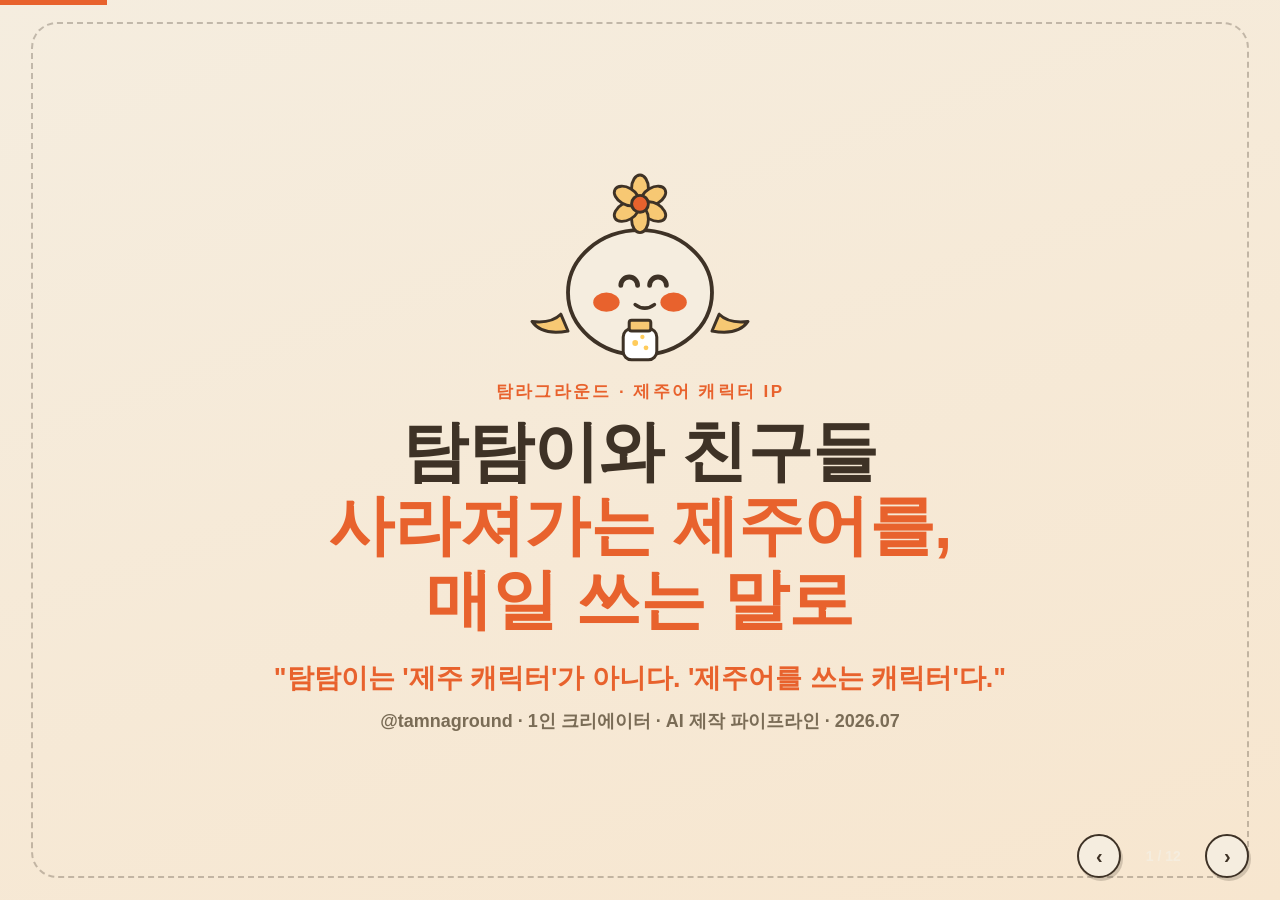
==== 탐탐이와친구들/피치덱.html @ b2f857de "3단계 산출물 일괄 추가: 캐릭터 SVG 5종·카드뉴스 샘플 5장·이모티콘 기획서·90일 캘린더·쇼츠 대본·펀딩/라이선스/IP 실행문서·사업계획서·피치덱 Co-Authored-By" ====
<!doctype html>
<html lang="ko">
<head>
<meta charset="utf-8">
<meta name="viewport" content="width=device-width, initial-scale=1">
<title>탐탐이와 친구들 — 피치덱</title>
<style>
  :root{
    --cream:#F5EDDF; --orange:#E8622D; --yellow:#FFCC5C; --yellow2:#F7C873;
    --green:#2F7A3D; --green2:#BCD9A0; --blue:#1D5BB8; --blue2:#2563AC;
    --pink:#F2A9C4; --ink:#3E3226;
    --font: -apple-system, BlinkMacSystemFont, "Segoe UI", "Apple SD Gothic Neo",
            "Malgun Gothic", "Noto Sans KR", "맑은 고딕", sans-serif;
  }
  *{box-sizing:border-box; margin:0; padding:0;}
  html,body{height:100%;}
  body{
    font-family:var(--font); color:var(--ink); background:#2a2118;
    overflow:hidden; -webkit-font-smoothing:antialiased;
    word-break:keep-all; overflow-wrap:break-word;
  }
  /* stage */
  #stage{
    position:fixed; inset:0; display:flex; align-items:center; justify-content:center;
  }
  .slide{
    position:absolute; inset:0; display:none; flex-direction:column;
    padding:6.2vh 7vw 8vh; background:var(--cream); overflow:auto;
    background-image:radial-gradient(circle at 12% 18%, rgba(255,204,92,.10), transparent 42%),
                     radial-gradient(circle at 88% 82%, rgba(47,122,61,.08), transparent 45%);
  }
  .slide.active{display:flex; animation:fade .5s ease;}
  @keyframes fade{from{opacity:0; transform:translateY(10px);} to{opacity:1; transform:none;}}

  /* dotted frame */
  .frame{position:absolute; inset:2.4vh 2.4vw; border:2.5px dashed var(--ink);
         border-radius:26px; opacity:.28; pointer-events:none;}

  /* generic type */
  .kicker{font-size:clamp(12px,1.5vw,17px); font-weight:800; letter-spacing:.14em;
          text-transform:uppercase; color:var(--orange); margin-bottom:1.4vh;}
  h1{font-size:clamp(30px,5.6vw,66px); line-height:1.12; font-weight:900; letter-spacing:-.01em;}
  h2{font-size:clamp(24px,3.7vw,44px); line-height:1.18; font-weight:900; letter-spacing:-.01em;}
  h2 .hl{color:var(--orange);}
  .lead{font-size:clamp(15px,1.9vw,23px); line-height:1.6; max-width:60ch; color:#5c4f3d;}
  .num{font-weight:900; color:var(--orange);}
  .foot{position:absolute; left:7vw; right:7vw; bottom:3vh;
        font-size:clamp(9px,1vw,12px); color:#8a7c67; line-height:1.5;
        border-top:1px solid rgba(62,50,38,.16); padding-top:1vh;
        padding-right:14vw;}
  .foot b{color:#6b5d47;}

  /* chips / cards */
  .row{display:flex; gap:1.4vw; flex-wrap:wrap;}
  .stat{background:#fff; border:2px solid var(--ink); border-radius:18px;
        padding:2.4vh 1.9vw; flex:1 1 0; min-width:170px;
        box-shadow:4px 5px 0 rgba(62,50,38,.14);}
  .stat .big{font-size:clamp(26px,3.6vw,44px); font-weight:900; color:var(--orange); line-height:1;}
  .stat .lbl{margin-top:1vh; font-size:clamp(12px,1.3vw,16px); color:#5c4f3d; line-height:1.4; font-weight:600;}

  table{width:100%; border-collapse:separate; border-spacing:0; font-size:clamp(11px,1.35vw,17px);}
  th,td{text-align:left; padding:1.35vh 1.1vw; border-bottom:1.5px solid rgba(62,50,38,.16); vertical-align:top;}
  th{background:var(--ink); color:var(--cream); font-weight:800;}
  th:first-child{border-top-left-radius:12px;} th:last-child{border-top-right-radius:12px;}
  tr:last-child td{border-bottom:none;}
  td .em{color:var(--orange); font-weight:800;}
  .rank{display:inline-flex; width:1.7em; height:1.7em; border-radius:50%; background:var(--orange);
        color:#fff; font-weight:900; align-items:center; justify-content:center; font-size:.85em;}

  /* nav */
  #nav{position:fixed; bottom:2.4vh; right:2.4vw;
       display:flex; align-items:center; gap:14px; z-index:20;}
  .navbtn{width:44px; height:44px; border-radius:50%; border:2px solid var(--ink);
          background:var(--cream); color:var(--ink); font-size:20px; cursor:pointer;
          display:flex; align-items:center; justify-content:center; font-weight:900;
          box-shadow:2px 3px 0 rgba(62,50,38,.2); transition:transform .1s;}
  .navbtn:hover{transform:translateY(-2px); background:var(--yellow);}
  .navbtn:active{transform:translateY(0);}
  #counter{font-size:14px; font-weight:800; color:var(--cream); min-width:56px; text-align:center;}
  #progress{position:fixed; top:0; left:0; height:5px; background:var(--orange); z-index:30;
            transition:width .35s ease;}
  .hint{position:fixed; bottom:2.6vh; left:2.4vw; font-size:11px; color:#cbb99a; z-index:20;
        animation:hintfade 5s ease forwards;}
  @keyframes hintfade{0%,70%{opacity:1;} 100%{opacity:0; visibility:hidden;}}

  /* layout helpers */
  .split{display:flex; gap:3vw; align-items:center; flex:1;}
  .split .txt{flex:1.2;} .split .art{flex:1; display:flex; align-items:center; justify-content:center;}
  .mt{margin-top:2.4vh;} .mt-s{margin-top:1.4vh;}
  .tag{display:inline-block; background:var(--green2); color:var(--green); font-weight:800;
       padding:.5vh 1vw; border-radius:999px; font-size:clamp(11px,1.2vw,15px); border:1.5px solid var(--green);}
  .tag.o{background:#fbe0d4; color:var(--orange); border-color:var(--orange);}
  .tag.b{background:#d7e2f5; color:var(--blue); border-color:var(--blue);}

  ul.clean{list-style:none; display:flex; flex-direction:column; gap:1.5vh; margin-top:1vh;}
  ul.clean li{display:flex; gap:.9vw; font-size:clamp(14px,1.7vw,21px); line-height:1.45; color:#4a3f30;}
  ul.clean li .dot{flex:none; width:1.5em; height:1.5em; border-radius:50%; background:var(--orange);
        color:#fff; font-weight:900; display:flex; align-items:center; justify-content:center; font-size:.85em; margin-top:.1em;}

  /* character card grid */
  .chargrid{display:grid; grid-template-columns:repeat(5,1fr); gap:1.2vw; flex:1; align-content:center;}
  .card{background:#fff; border:2px solid var(--ink); border-radius:18px; padding:1.8vh 1vw;
        display:flex; flex-direction:column; align-items:center; text-align:center;
        box-shadow:3px 4px 0 rgba(62,50,38,.14);}
  .card svg{width:100%; height:auto; max-height:15vh;}
  .card .cname{font-weight:900; font-size:clamp(14px,1.5vw,20px); margin-top:.8vh;}
  .card .crole{font-size:clamp(10px,1.05vw,13px); color:#7a6c56; margin-top:.3vh; line-height:1.3;}
  .card .cline{margin-top:.9vh; font-size:clamp(11px,1.2vw,15px); font-weight:800; color:var(--orange);
        background:var(--cream); border-radius:999px; padding:.4vh .7vw;}
  .card .ctr{font-size:clamp(9px,.95vw,12px); color:#9a8b73; margin-top:.3vh;}

  .roadmap{display:grid; grid-template-columns:repeat(4,1fr); gap:1.3vw; flex:1; align-content:center;}
  .q{background:#fff; border:2px solid var(--ink); border-radius:16px; padding:2vh 1.2vw;
     box-shadow:3px 4px 0 rgba(62,50,38,.14); display:flex; flex-direction:column;}
  .q .qh{font-weight:900; color:var(--orange); font-size:clamp(14px,1.5vw,20px);}
  .q .qd{font-size:clamp(10px,1.1vw,13px); color:#8a7c67; font-weight:700; margin-bottom:1vh;}
  .q .qt{font-weight:800; font-size:clamp(12px,1.35vw,16px); margin-bottom:1vh; line-height:1.25;}
  .q ul{list-style:none; display:flex; flex-direction:column; gap:.7vh;}
  .q li{font-size:clamp(10px,1.15vw,14px); color:#4a3f30; line-height:1.35; padding-left:1em; position:relative;}
  .q li::before{content:"·"; position:absolute; left:0; color:var(--orange); font-weight:900;}

  .adv{display:grid; grid-template-columns:repeat(3,1fr); gap:1.6vw; flex:1; align-content:center;}
  .advc{background:#fff; border:2px solid var(--ink); border-radius:20px; padding:3vh 1.6vw;
        box-shadow:4px 5px 0 rgba(62,50,38,.14);}
  .advc .ico{width:56px; height:56px; border-radius:14px; display:flex; align-items:center; justify-content:center;
        font-size:30px; margin-bottom:1.6vh; border:2px solid var(--ink);}
  .advc h3{font-size:clamp(16px,1.9vw,24px); font-weight:900; margin-bottom:1vh;}
  .advc p{font-size:clamp(12px,1.35vw,17px); color:#5c4f3d; line-height:1.5;}

  .jeju{color:var(--orange); font-weight:900;}
  .std{color:#8a7c67; font-weight:600; font-size:.72em;}

  /* cover */
  #s1{align-items:center; justify-content:center; text-align:center;
      background:linear-gradient(160deg,#F5EDDF 0%, #f7e6cf 100%);}
  #s1 h1{max-width:20ch;}
  #s1 .sub{margin-top:2.6vh; font-size:clamp(16px,2.2vw,27px); color:var(--orange); font-weight:800;}
  #s1 .who{margin-top:1.4vh; font-size:clamp(13px,1.5vw,18px); color:#7a6c56; font-weight:700;}
</style>
</head>
<body>
<div id="progress"></div>
<div id="stage">

  <!-- SLIDE 1 — 표지 -->
  <section class="slide active" id="s1">
    <div class="frame"></div>
    <div style="margin-bottom:1vh">
      <!-- 탐탐이 hero -->
      <svg viewBox="0 0 200 180" width="min(30vw,240px)" aria-label="탐탐이">
        <!-- bind wind tails -->
        <path d="M40 150 q-22 4 -30 -8 q16 2 24 -6z" fill="#F7C873" stroke="#3E3226" stroke-width="2.5" stroke-linejoin="round"/>
        <path d="M160 150 q22 4 30 -8 q-16 2 -24 -6z" fill="#F7C873" stroke="#3E3226" stroke-width="2.5" stroke-linejoin="round"/>
        <!-- body -->
        <ellipse cx="100" cy="118" rx="60" ry="52" fill="#F5EDDF" stroke="#3E3226" stroke-width="3.2"/>
        <!-- cheeks -->
        <ellipse cx="72" cy="126" rx="11" ry="8" fill="#E8622D"/>
        <ellipse cx="128" cy="126" rx="11" ry="8" fill="#E8622D"/>
        <!-- eyes -->
        <path d="M84 112 a7 7 0 0 1 14 0" fill="none" stroke="#3E3226" stroke-width="4" stroke-linecap="round"/>
        <path d="M108 112 a7 7 0 0 1 14 0" fill="none" stroke="#3E3226" stroke-width="4" stroke-linecap="round"/>
        <path d="M96 128 q8 6 16 0" fill="none" stroke="#3E3226" stroke-width="3" stroke-linecap="round"/>
        <!-- jar -->
        <g transform="translate(100,150)">
          <rect x="-14" y="-2" width="28" height="26" rx="7" fill="#fff" stroke="#3E3226" stroke-width="2.5"/>
          <rect x="-9" y="-9" width="18" height="9" rx="2" fill="#F7C873" stroke="#3E3226" stroke-width="2.5"/>
          <circle cx="-4" cy="10" r="2.4" fill="#FFCC5C"/><circle cx="5" cy="14" r="2" fill="#FFCC5C"/><circle cx="2" cy="5" r="1.8" fill="#FFCC5C"/>
        </g>
        <!-- stem -->
        <path d="M100 66 v-8" stroke="#2F7A3D" stroke-width="4" stroke-linecap="round"/>
        <!-- 6-leaf flower -->
        <g transform="translate(100,44)">
          <g fill="#F7C873" stroke="#3E3226" stroke-width="2.4">
            <ellipse cx="0" cy="-13" rx="7" ry="11"/>
            <ellipse cx="0" cy="-13" rx="7" ry="11" transform="rotate(60)"/>
            <ellipse cx="0" cy="-13" rx="7" ry="11" transform="rotate(120)"/>
            <ellipse cx="0" cy="-13" rx="7" ry="11" transform="rotate(180)"/>
            <ellipse cx="0" cy="-13" rx="7" ry="11" transform="rotate(240)"/>
            <ellipse cx="0" cy="-13" rx="7" ry="11" transform="rotate(300)"/>
          </g>
          <circle r="7" fill="#E8622D" stroke="#3E3226" stroke-width="2.4"/>
        </g>
      </svg>
    </div>
    <div class="kicker">탐라그라운드 · 제주어 캐릭터 IP</div>
    <h1>탐탐이와 친구들<br><span style="color:var(--orange)">사라져가는 제주어를, 매일 쓰는 말로</span></h1>
    <div class="sub">"탐탐이는 '제주 캐릭터'가 아니다. '제주어를 쓰는 캐릭터'다."</div>
    <div class="who">@tamnaground · 1인 크리에이터 · AI 제작 파이프라인 · 2026.07</div>
  </section>

  <!-- SLIDE 2 — 문제 -->
  <section class="slide" id="s2">
    <div class="frame"></div>
    <div class="kicker">The Problem · 문제</div>
    <h2>제주어는 <span class="hl">박물관으로 가는 중</span>입니다.</h2>
    <p class="lead mt-s">유네스코는 2010년 12월 제주어를 <b>'아주 심각한 위기(critically endangered)'</b> — 소멸 5단계 중 4단계 언어로 분류했습니다. 정책은 있지만, 정작 사람들이 <b>매일 쓰는 말</b>에서는 빠르게 사라지고 있습니다.</p>
    <div class="row mt">
      <div class="stat"><div class="big">4단계</div><div class="lbl">유네스코 소멸위기 등급<br>(5단계 중 · 2010.12)</div></div>
      <div class="stat"><div class="big">160억원</div><div class="lbl">제4차 제주어 발전 기본계획<br>(2023~2027) — 그러나 '보존' 중심</div></div>
      <div class="stat"><div class="big">0</div><div class="lbl">제주어의 '말' 자체를<br>세계관으로 삼은 캐릭터 IP</div></div>
    </div>
    <p class="lead mt"><b>적은 '악당'이 아니라 '잊힘'입니다.</b> 언어는 정책이 아니라 콘텐츠로 살아납니다 — 아이누어를 살린 건 '골든 카무이'였습니다.</p>
    <div class="foot"><b>출처</b> 유네스코 소멸위기 언어 분류(2010.12), 제4차 제주어 발전 기본계획(2023~2027, 160억원) — 종합리서치보고서 3.5·1장. 제주어 감수: 제주어연구소 감수 예정.</div>
  </section>

  <!-- SLIDE 3 — 타이밍 -->
  <section class="slide" id="s3">
    <div class="frame"></div>
    <div class="kicker">The Timing · 골든타임</div>
    <h2>'폭싹 속았수다' 후광이 <span class="hl">아직 켜져 있습니다.</span></h2>
    <p class="lead mt-s"><span class="jeju">폭싹 속았수다</span> <span class="std">(수고하셨습니다)</span> — 이 한 마디가 전국에 제주어 수요를 만들었습니다. 특수는 <b>반드시 꺼집니다.</b> 후광이 남은 지금, 자체 IP 팬덤으로 전환할 시간입니다.</p>
    <div class="row mt">
      <div class="stat"><div class="big">3,480만</div><div class="lbl">'폭싹 속았수다'<br>2025 상반기 시청수</div></div>
      <div class="stat"><div class="big">월 220만회</div><div class="lbl">제주어 유튜브 조회수<br>(2024년 월 최고치의 2배+)</div></div>
      <div class="stat"><div class="big">2026</div><div class="lbl">후광이 남은 골든타임<br>— 전환 못 하면 관심도 꺼진다</div></div>
    </div>
    <p class="lead mt">전략: 편승 시리즈('드라마 속 그 제주어')로 <b>유입</b> → 세계관 팬덤으로 <b>전환</b>. 편승 콘텐츠는 유입 전용, 90일 내 회유 링크 구조.</p>
    <div class="foot"><b>출처</b> '폭싹 속았수다' 2025 상반기 시청수 3,480만·제주어 유튜브 월 조회수 220만회(2024 월 최고치 2배+) — 종합리서치보고서 1장·4.3. 제주어 감수: 제주어연구소 감수 예정.</div>
  </section>

  <!-- SLIDE 4 — 시장 -->
  <section class="slide" id="s4">
    <div class="frame"></div>
    <div class="kicker">The Market · 시장</div>
    <h2>캐릭터 굿즈는 <span class="hl">틈새가 아니라 대중 소비재</span>입니다.</h2>
    <p class="lead mt-s">소비 주도층은 아동이 아닌 <b>2030 '어른이'</b>. 제품 문법도 '아이 장난감'에서 '데스크테리어·키링·가치소비 굿즈'로 옮겨갔습니다.</p>
    <div class="row mt">
      <div class="stat"><div class="big">11.5조원</div><div class="lbl">국내 캐릭터 산업 매출<br>(2023년, 콘진원)</div></div>
      <div class="stat"><div class="big">81.5%</div><div class="lbl">캐릭터 상품 <b>구매 경험</b><br>(이용 경험 95.7%)</div></div>
      <div class="stat"><div class="big">45.5%</div><div class="lbl">팝업스토어<br>방문 경험</div></div>
      <div class="stat"><div class="big">89.8%</div><div class="lbl">텀블벅 이용자 여성 비중<br>— 1020 중심, 타깃과 일치</div></div>
    </div>
    <p class="lead mt">1차 타깃 = <b>1030 여성</b>(제주 여행자·이주민·'폭싹 속았수다' 시청자). 캐릭터를 '공부'가 아닌 '감성 밈'으로 소비하는 집단.</p>
    <div class="foot"><b>출처</b> 캐릭터 산업 매출 11.5조원(2023, 콘진원)·구매 경험 81.5%·이용 95.7%·팝업 45.5%(2024 캐릭터 이용자 조사)·텀블벅 여성 89.8% — 종합리서치보고서 2.1·2.2·5.2. 제주어 감수: 제주어연구소 감수 예정.</div>
  </section>

  <!-- SLIDE 5 — 공백 -->
  <section class="slide" id="s5">
    <div class="frame"></div>
    <div class="kicker">The Gap · 경쟁 공백</div>
    <h2>비주얼 모티프는 <span class="hl">포화</span>, '말' IP는 <span class="hl">공백</span>.</h2>
    <div class="split mt-s">
      <div class="txt">
        <p class="lead">해녀·감귤·돌하르방은 모두 <b>비주얼</b> 모티프입니다 — 이미 선점됐습니다. 하지만 소멸위기 언어인 제주어의 <b>'말' 자체</b>를 대사 시스템·말버릇·세계관의 심장으로 삼은 IP는 <span class="jeju">어신디</span> <span class="std">(없는데)</span>.</p>
        <table class="mt">
          <tr><th>선점된 영역</th><th>모티프</th><th>상태</th></tr>
          <tr><td>몽니</td><td>해녀</td><td>비주얼 선점</td></tr>
          <tr><td>귤메달</td><td>감귤</td><td>비주얼 선점</td></tr>
          <tr><td>돌이와 소리</td><td>돌하르방</td><td>공공 홍보용</td></tr>
          <tr><td class="em">탐탐이</td><td class="em">제주어(말)</td><td class="em">공백 — 유일 포지션</td></tr>
        </table>
      </div>
      <div class="art">
        <div style="text-align:center">
          <div style="font-size:clamp(30px,4.5vw,58px); font-weight:900; color:var(--orange); line-height:1.1">숏폼 + AI<br>파이프라인</div>
          <div class="lead" style="margin-top:1.6vh; max-width:22ch">저비용 캐릭터 콘텐츠 영역엔 <b>경쟁자가 사실상 부재</b>합니다.</div>
        </div>
      </div>
    </div>
    <div class="foot"><b>출처</b> 제주 캐릭터 IP 지형(몽니·귤메달·돌이와 소리)·경쟁 공백 검증 — 종합리서치보고서 4.1·4.2. 제주어 감수: 제주어연구소 감수 예정.</div>
  </section>

  <!-- SLIDE 6 — 솔루션 -->
  <section class="slide" id="s6">
    <div class="frame"></div>
    <div class="kicker">The Solution · 솔루션</div>
    <h2>세계관이 곧 <span class="hl">발행 시스템</span>입니다.</h2>
    <div class="split mt-s">
      <div class="txt">
        <p class="lead">바람 정령 <b>탐탐이</b>는 사라져가는 제주어를 주워 유리병에 모으고, <b>매일 한 마디씩</b> 당신에게 부칩니다. 제주어가 잊히면 머리 위 <b>6잎 꽃</b>이 한 잎 시들고, 누군가 다시 쓰면 꽃잎이 <span class="jeju">베롱베롱</span> <span class="std">(반짝반짝)</span>【감수 필요】 빛납니다.</p>
        <ul class="clean mt-s">
          <li><span class="dot">1</span><div><b>6잎 꽃 = 제주어 생명력 게이지.</b> 카드뉴스 6잎 꽃 모티프를 캐릭터 신체로 1:1 승격.</div></li>
          <li><span class="dot">2</span><div><b>시청자가 곧 구원자.</b> 댓글로 따라 쓰면 다음 화에 꽃잎이 빛난다 — "한 마디 따라 쓰는 것도 지키는 것".</div></li>
          <li><span class="dot">3</span><div><b>적은 잊힘, 빌런은 없다.</b> 전투 없이 정서는 항상 '위로'로 귀결.</div></li>
        </ul>
      </div>
      <div class="art">
        <svg viewBox="0 0 220 200" width="min(28vw,260px)" aria-label="6잎 꽃 상태">
          <text x="110" y="16" text-anchor="middle" font-size="13" font-weight="800" fill="#3E3226">꽃잎 3단계</text>
          <!-- lit -->
          <g transform="translate(50,70)">
            <circle r="34" fill="#fff8e8" opacity=".8"/>
            <g fill="#FFCC5C" stroke="#3E3226" stroke-width="2">
              <ellipse cx="0" cy="-16" rx="8" ry="13"/><ellipse cx="0" cy="-16" rx="8" ry="13" transform="rotate(60)"/><ellipse cx="0" cy="-16" rx="8" ry="13" transform="rotate(120)"/><ellipse cx="0" cy="-16" rx="8" ry="13" transform="rotate(180)"/><ellipse cx="0" cy="-16" rx="8" ry="13" transform="rotate(240)"/><ellipse cx="0" cy="-16" rx="8" ry="13" transform="rotate(300)"/>
            </g><circle r="8" fill="#E8622D" stroke="#3E3226" stroke-width="2"/>
            <text x="0" y="52" text-anchor="middle" font-size="12" font-weight="800" fill="#E8622D">빛나는 잎</text>
            <text x="0" y="66" text-anchor="middle" font-size="10" fill="#7a6c56">다시 쓴 말</text>
          </g>
          <!-- normal -->
          <g transform="translate(120,70)">
            <g fill="#F7C873" stroke="#3E3226" stroke-width="2">
              <ellipse cx="0" cy="-16" rx="8" ry="13"/><ellipse cx="0" cy="-16" rx="8" ry="13" transform="rotate(60)"/><ellipse cx="0" cy="-16" rx="8" ry="13" transform="rotate(120)"/><ellipse cx="0" cy="-16" rx="8" ry="13" transform="rotate(180)"/><ellipse cx="0" cy="-16" rx="8" ry="13" transform="rotate(240)"/><ellipse cx="0" cy="-16" rx="8" ry="13" transform="rotate(300)"/>
            </g><circle r="8" fill="#E8622D" stroke="#3E3226" stroke-width="2"/>
            <text x="0" y="52" text-anchor="middle" font-size="12" font-weight="800" fill="#5c4f3d">평상 잎</text>
            <text x="0" y="66" text-anchor="middle" font-size="10" fill="#7a6c56">살아있는 말</text>
          </g>
          <!-- withered -->
          <g transform="translate(185,70)">
            <g fill="#F5EDDF" stroke="#3E3226" stroke-width="1.6" stroke-dasharray="3 2.5">
              <ellipse cx="0" cy="-16" rx="8" ry="13"/><ellipse cx="0" cy="-16" rx="8" ry="13" transform="rotate(60)"/><ellipse cx="0" cy="-16" rx="8" ry="13" transform="rotate(120)"/><ellipse cx="0" cy="-16" rx="8" ry="13" transform="rotate(180)"/><ellipse cx="0" cy="-16" rx="8" ry="13" transform="rotate(240)"/><ellipse cx="0" cy="-16" rx="8" ry="13" transform="rotate(300)"/>
            </g><circle r="8" fill="#F5EDDF" stroke="#3E3226" stroke-width="1.6"/>
            <text x="0" y="52" text-anchor="middle" font-size="12" font-weight="800" fill="#8a7c67">시든 잎</text>
            <text x="0" y="66" text-anchor="middle" font-size="10" fill="#9a8b73">잊혀가는 말</text>
          </g>
          <text x="110" y="176" text-anchor="middle" font-size="11" fill="#7a6c56">※ 6잎 전멸 금지 — IP의 죽음. 최대 위기는 5잎까지</text>
        </svg>
      </div>
    </div>
    <div class="foot"><b>출처</b> 세계관 확정안·캐릭터바이블 1.5(6잎 꽃 시스템). 【감수 필요】 표기 표현은 발행 전 감수. 제주어 감수: 제주어연구소 감수 예정.</div>
  </section>

  <!-- SLIDE 7 — 캐릭터 -->
  <section class="slide" id="s7">
    <div class="kicker" style="position:absolute; top:5vh; left:7vw">The Cast · 캐릭터 5명</div>
    <h2 style="position:absolute; top:8.4vh; left:7vw; right:7vw">말 한 마디가 <span class="hl">세상을 도는 순환 구조</span> — 다섯이 모이면 '말의 생태계'</h2>
    <div class="chargrid" style="margin-top:15vh">
      <!-- 탐탐이 -->
      <div class="card">
        <svg viewBox="0 0 120 120" aria-label="탐탐이">
          <ellipse cx="60" cy="78" rx="38" ry="33" fill="#F5EDDF" stroke="#3E3226" stroke-width="2.5"/>
          <ellipse cx="42" cy="84" rx="7" ry="5" fill="#E8622D"/><ellipse cx="78" cy="84" rx="7" ry="5" fill="#E8622D"/>
          <circle cx="50" cy="74" r="2.6" fill="#3E3226"/><circle cx="70" cy="74" r="2.6" fill="#3E3226"/>
          <path d="M54 86 q6 4 12 0" fill="none" stroke="#3E3226" stroke-width="2" stroke-linecap="round"/>
          <path d="M60 46 v-6" stroke="#2F7A3D" stroke-width="3"/>
          <g transform="translate(60,30)"><g fill="#F7C873" stroke="#3E3226" stroke-width="1.8">
            <ellipse cx="0" cy="-9" rx="5" ry="8"/><ellipse cx="0" cy="-9" rx="5" ry="8" transform="rotate(60)"/><ellipse cx="0" cy="-9" rx="5" ry="8" transform="rotate(120)"/><ellipse cx="0" cy="-9" rx="5" ry="8" transform="rotate(180)"/><ellipse cx="0" cy="-9" rx="5" ry="8" transform="rotate(240)"/><ellipse cx="0" cy="-9" rx="5" ry="8" transform="rotate(300)"/>
          </g><circle r="5" fill="#E8622D" stroke="#3E3226" stroke-width="1.8"/></g>
        </svg>
        <div class="cname">탐탐이</div>
        <div class="crole">바람 정령 · 말을 줍는 자</div>
        <div class="cline">~마씸</div>
        <div class="ctr">먹엉 갑서마씸</div>
      </div>
      <!-- 몽생이 -->
      <div class="card">
        <svg viewBox="0 0 120 120" aria-label="몽생이">
          <ellipse cx="60" cy="84" rx="34" ry="24" fill="#FFCC5C" stroke="#3E3226" stroke-width="2.5"/>
          <rect x="40" y="98" width="8" height="14" rx="4" fill="#FFCC5C" stroke="#3E3226" stroke-width="2.5"/>
          <rect x="72" y="98" width="8" height="14" rx="4" fill="#FFCC5C" stroke="#3E3226" stroke-width="2.5"/>
          <circle cx="60" cy="56" r="26" fill="#FFCC5C" stroke="#3E3226" stroke-width="2.5"/>
          <path d="M40 40 q-6 -8 2 -12 q4 8 10 8z" fill="#E8622D" stroke="#3E3226" stroke-width="2"/>
          <path d="M54 34 q-4 -10 4 -12 q2 8 8 10z" fill="#E8622D" stroke="#3E3226" stroke-width="2"/>
          <path d="M38 58 q-8 6 -2 14" fill="none" stroke="#E8622D" stroke-width="5" stroke-linecap="round"/>
          <ellipse cx="60" cy="66" rx="12" ry="8" fill="#F5EDDF"/>
          <circle cx="52" cy="54" r="2.6" fill="#3E3226"/><circle cx="68" cy="54" r="2.6" fill="#3E3226"/>
          <ellipse cx="46" cy="62" rx="5" ry="3.5" fill="#E8622D"/><ellipse cx="74" cy="62" rx="5" ry="3.5" fill="#E8622D"/>
        </svg>
        <div class="cname">몽생이</div>
        <div class="crole">제주마 · 말을 나르는 자</div>
        <div class="cline">혼저혼저!</div>
        <div class="ctr">어서어서!</div>
      </div>
      <!-- 돌돌이 -->
      <div class="card">
        <svg viewBox="0 0 120 120" aria-label="돌돌이">
          <ellipse cx="60" cy="80" rx="36" ry="30" fill="#3E3226" stroke="#3E3226" stroke-width="2.5"/>
          <path d="M26 66 q34 -26 68 0 q-14 -14 -34 -14 q-20 0 -34 14z" fill="#BCD9A0" stroke="#3E3226" stroke-width="2.5"/>
          <path d="M60 52 q18 -2 30 12 q-8 -2 -14 2z" fill="#2F7A3D"/>
          <path d="M46 78 a5 5 0 0 1 10 0" fill="none" stroke="#F5EDDF" stroke-width="2.5" stroke-linecap="round"/>
          <path d="M64 78 a5 5 0 0 1 10 0" fill="none" stroke="#F5EDDF" stroke-width="2.5" stroke-linecap="round"/>
          <ellipse cx="42" cy="88" rx="5" ry="3.5" fill="#E8622D"/><ellipse cx="78" cy="88" rx="5" ry="3.5" fill="#E8622D"/>
          <circle cx="50" cy="98" r="1.6" fill="#F5EDDF"/><circle cx="70" cy="94" r="1.6" fill="#F5EDDF"/><circle cx="60" cy="102" r="1.6" fill="#F5EDDF"/>
        </svg>
        <div class="cname">돌돌이</div>
        <div class="crole">현무암 · 말을 듣는 자</div>
        <div class="cline">...기여.</div>
        <div class="ctr">…맞아.</div>
      </div>
      <!-- 서월이 -->
      <div class="card">
        <svg viewBox="0 0 120 120" aria-label="서월이">
          <ellipse cx="60" cy="70" rx="30" ry="34" fill="#2563AC" stroke="#3E3226" stroke-width="2.5"/>
          <path d="M60 38 q4 -10 10 -8 q-2 8 -4 10z" fill="#1D5BB8" stroke="#3E3226" stroke-width="2"/>
          <path d="M78 92 l10 12 M82 88 l12 6" stroke="#2563AC" stroke-width="4" stroke-linecap="round"/>
          <ellipse cx="60" cy="76" rx="18" ry="20" fill="#F5EDDF"/>
          <circle cx="50" cy="66" r="9" fill="none" stroke="#3E3226" stroke-width="2.2"/>
          <circle cx="70" cy="66" r="9" fill="none" stroke="#3E3226" stroke-width="2.2"/>
          <line x1="59" y1="66" x2="61" y2="66" stroke="#3E3226" stroke-width="2.2"/>
          <circle cx="50" cy="66" r="2.4" fill="#3E3226"/><circle cx="70" cy="66" r="2.4" fill="#3E3226"/>
          <path d="M56 80 l4 4 l4 -4z" fill="#F7C873" stroke="#3E3226" stroke-width="1.6"/>
          <ellipse cx="42" cy="80" rx="4.5" ry="3" fill="#E8622D"/><ellipse cx="78" cy="80" rx="4.5" ry="3" fill="#E8622D"/>
        </svg>
        <div class="cname">서월이</div>
        <div class="crole">직박구리 · 말을 배우는 자</div>
        <div class="cline">...맛있...수다?</div>
        <div class="ctr">시청자 대리인</div>
      </div>
      <!-- 낭할망 -->
      <div class="card">
        <svg viewBox="0 0 120 120" aria-label="낭할망">
          <path d="M40 110 q0 -30 20 -30 q20 0 20 30z" fill="#3E3226"/>
          <path d="M26 58 q34 -34 68 0 q6 22 -14 26 q-20 4 -40 0 q-20 -4 -14 -26z" fill="#2F7A3D" stroke="#3E3226" stroke-width="2.5"/>
          <path d="M34 50 q12 -12 26 -8 q-10 -2 -18 6z" fill="#BCD9A0"/>
          <path d="M70 46 q14 -6 24 8 q-10 -6 -20 -2z" fill="#BCD9A0"/>
          <ellipse cx="60" cy="72" rx="16" ry="13" fill="#F5EDDF"/>
          <path d="M50 68 q4 -3 8 0 M62 68 q4 -3 8 0" fill="none" stroke="#3E3226" stroke-width="2" stroke-linecap="round"/>
          <path d="M56 78 q4 3 8 0" fill="none" stroke="#3E3226" stroke-width="2" stroke-linecap="round"/>
          <ellipse cx="48" cy="76" rx="4.5" ry="3" fill="#E8622D"/><ellipse cx="72" cy="76" rx="4.5" ry="3" fill="#E8622D"/>
        </svg>
        <div class="cname">낭할망</div>
        <div class="crole">폭낭 정령 · 정답을 아는 자</div>
        <div class="cline">게메이~</div>
        <div class="ctr">감수 체계의 화신</div>
      </div>
    </div>
    <p class="lead" style="text-align:center; margin-top:2vh; max-width:none">순차 공개 · 간판은 릴스 반응 데이터로 발굴 <span class="std">(라이언은 카카오프렌즈 출범 약 3년 뒤 추가된 8번째 캐릭터였다)</span></p>
    <div class="foot"><b>출처</b> 캐릭터바이블 2장(5인 상세)·확정안 3장, 라이언 발굴 교훈 — 종합리서치보고서 3.1. 모든 제주어 표준어 병기·발행 전 감수. 제주어 감수: 제주어연구소 감수 예정.</div>
  </section>

  <!-- SLIDE 8 — 검증된 경로 -->
  <section class="slide" id="s8">
    <div class="frame"></div>
    <div class="kicker">Proven Path · 검증된 경로</div>
    <h2>망그러진곰이 밟은 길을 <span class="hl">그대로 밟습니다.</span></h2>
    <p class="lead mt-s">1인 작가 캐릭터가 대형 유통까지 도달한 <b>4단계 경로</b> — 2021~2026년 반복 재현됐고, 실패 비용이 '노동 시간'으로 한정돼 <b>재고 파국이 구조적으로 불가능</b>합니다.</p>
    <div class="row mt" style="align-items:stretch">
      <div class="stat"><div style="font-weight:900;color:var(--orange)">STEP 1</div><div class="big" style="font-size:clamp(18px,2.2vw,26px);margin-top:.6vh">SNS 밈화</div><div class="lbl">쇼츠·릴스로 팬덤 깔때기. 시그니처 어미 = 밈 해시태그</div></div>
      <div class="stat"><div style="font-weight:900;color:var(--orange)">STEP 2</div><div class="big" style="font-size:clamp(18px,2.2vw,26px);margin-top:.6vh">카카오 이모티콘</div><div class="lbl">수익 검증 관문 + 전국 노출. 제안 무료</div></div>
      <div class="stat"><div style="font-weight:900;color:var(--orange)">STEP 3</div><div class="big" style="font-size:clamp(18px,2.2vw,26px);margin-top:.6vh">굿즈·펀딩</div><div class="lbl">무재고 POD → 텀블벅으로 수요 검증</div></div>
      <div class="stat"><div style="font-weight:900;color:var(--orange)">STEP 4</div><div class="big" style="font-size:clamp(18px,2.2vw,26px);margin-top:.6vh">콜라보·라이선싱</div><div class="lbl">팬덤을 지렛대로 B2B 확장</div></div>
    </div>
    <div class="row mt">
      <div class="stat"><div class="big">7.3억원</div><div class="lbl">망그러진곰×두산베어스<br>팝업 단일 행사 매출</div></div>
      <div class="stat"><div class="big">4억원</div><div class="lbl">최고심×스파오<br>출시 당일 매출</div></div>
      <div class="stat"><div class="big">18.5억원</div><div class="lbl">대전 꿈돌이 라면 1년 미만<br>123만개 (지역 정체성×식품)</div></div>
    </div>
    <div class="foot"><b>출처</b> 인디 4단계 경로·망그러진곰 두산 팝업 7억 3,000만원·최고심 스파오 당일 4억원·꿈돌이 라면 123만개·18억 5,100만원 — 종합리서치보고서 3.2·3.4. 제주어 감수: 제주어연구소 감수 예정.</div>
  </section>

  <!-- SLIDE 9 — 수익 모델 -->
  <section class="slide" id="s9">
    <div class="frame"></div>
    <div class="kicker">Business Model · 수익 모델</div>
    <h2><span class="hl">병렬 5채널</span> — 어느 하나에도 종속되지 않는 구조</h2>
    <p class="lead mt-s" style="max-width:none">기본선(이모티콘+펀딩+POD)은 전부 <b>초기비용 ~0원</b>. "굿즈·매장에 1원도 선투자하지 않는다."</p>
    <table class="mt">
      <tr><th>#</th><th>채널</th><th>역할</th><th>12개월 목표 / 검증 수치</th></tr>
      <tr><td><span class="rank">1</span></td><td><b>카카오 이모티콘</b><br>+ OGQ·모히톡 동시</td><td>IP 검증 + 전국 유통망 노출</td><td>제안 누적 3회+·출시 2종+ · <span class="em">작가 몫 30~35%, OGQ 배분 70%</span> · 승인은 상방 이벤트(승인율 3~5% 추정)</td></tr>
      <tr><td><span class="rank">2</span></td><td><b>텀블벅 펀딩<br>+ POD</b></td><td>무재고 수요 검증 → 첫 실물 매출</td><td>목표 100~200만원, 달성률 300%+ 노출 · <span class="em">Start 8%, 공개예정 시 달성률 평균 2.5배</span> (문구·굿즈 평균 490만원)</td></tr>
      <tr><td><span class="rank">3</span></td><td><b>브랜디드</b><br><span class="std">조건부 상방</span></td><td>팔로워 1만 도달 시에만 편입</td><td>건당 <span class="em">7만~170만원</span>(릴스 +20~50%) · 기본 수익선에서 제외</td></tr>
      <tr><td><span class="rank">4</span></td><td><b>라이선싱</b><br>(쿠마몬식 이원)</td><td>팬덤 확보 후, 문서는 지금 구축</td><td>MG 0원 + 공장도가 <span class="em">3~5%</span> + 1년 + 단일 카테고리 · 인바운드 전용</td></tr>
      <tr><td><span class="rank">5</span></td><td><b>공공자금</b><br><span class="std">기대값 0</span></td><td>가속 장치 한정</td><td>2027년 정조준 — 예비창업패키지 평균 4,000만원 등</td></tr>
    </table>
    <div class="foot"><b>출처</b> 이모티콘 작가 몫 30~35%·OGQ 70%·승인율 3~5% 추정, 텀블벅 Start 8%·공개예정 2.5배·평균 490만원, 브랜디드 7만~170만원, 로열티 3~5% — 종합리서치보고서 5.1·5.2 / 전략서 4장. 제주어 감수: 제주어연구소 감수 예정.</div>
  </section>

  <!-- SLIDE 10 — 로드맵 -->
  <section class="slide" id="s10">
    <div class="frame"></div>
    <div class="kicker">Roadmap · 12개월 (2026.7~2027.6)</div>
    <h2>1년차는 '수익의 해'가 아니라 <span class="hl">'검증의 해'</span></h2>
    <div class="roadmap mt-s">
      <div class="q">
        <div class="qh">Q1</div><div class="qd">2026.7~9</div>
        <div class="qt">무장과 발사</div>
        <ul>
          <li>저작권·상표 선출원 (이름 공개 전)</li>
          <li>캐릭터 시트 고정 · 감수 계약</li>
          <li>이모티콘 시안 3세트 → 카카오 1차 제안 + OGQ·모히톡 동시 출시 (W5~6)</li>
          <li>쇼츠 정규 편성 주 3~4회</li>
          <li>소유 채널 개설(카톡·이메일)</li>
        </ul>
      </div>
      <div class="q">
        <div class="qh">Q2</div><div class="qd">2026.10~12</div>
        <div class="qt">오디션 결산·커머스 준비</div>
        <ul>
          <li><b>G1 게이트</b> — 발행 준수율·순증</li>
          <li>간판 캐릭터 데이터로 확정</li>
          <li>POD샵 오픈 (반응 상위 밈 컷)</li>
          <li>텀블벅 공개예정 알림 500명+</li>
          <li>2주 휴재 1회 (번아웃 방어)</li>
        </ul>
      </div>
      <div class="q">
        <div class="qh">Q3</div><div class="qd">2027.1~3</div>
        <div class="qt">첫 커머스·지원사업</div>
        <ul>
          <li><b>G2 게이트</b> (1월 초)</li>
          <li>텀블벅 첫 펀딩 오픈</li>
          <li>예비창업패키지 지원</li>
          <li>제30회 관광기념품 공모전 응모</li>
          <li>카카오 3차 제안</li>
        </ul>
      </div>
      <div class="q">
        <div class="qh">Q4</div><div class="qd">2027.4~6</div>
        <div class="qt">최소 오프라인·격상</div>
        <ul>
          <li>검증 품목만 제주 소품샵 위탁</li>
          <li>도내 로컬 F&B 비독점 1건 시도</li>
          <li>라이선싱 페어 부스 준비</li>
          <li><b>G3 게이트</b> (6월 말) — 팔로워 1만 여부</li>
        </ul>
      </div>
    </div>
    <p class="lead" style="margin-top:2vh; max-width:none"><span class="tag o">번아웃 경보</span> &nbsp;주 발행 3회 미만 2주 연속 시 즉시 휴재 → 포맷 A만 유지. <b>공급 중단 = IP 소멸.</b></p>
    <div class="foot"><b>출처</b> 전략서 5장 12개월 로드맵·게이트 리뷰(G1/G2/G3)·예비창업패키지 평균 4,000만원·경쟁률 49.4:1 — 전략서 5·7장. 제주어 감수: 제주어연구소 감수 예정.</div>
  </section>

  <!-- SLIDE 11 — 경쟁 우위 -->
  <section class="slide" id="s11">
    <div class="frame"></div>
    <div class="kicker">Moat · 경쟁 우위</div>
    <h2>복제하기 어려운 <span class="hl">세 겹의 레이어</span></h2>
    <div class="adv mt">
      <div class="advc">
        <div class="ico" style="background:#fbe0d4">🏛️</div>
        <h3>감수 체계</h3>
        <p>제주어연구소 감수 크레딧을 세계관에 내장(낭할망). 표기 오류('좋쑤콰') 논란을 최소비용으로 차단하고, 카카오 심사 창의성 항목의 무기로 전환. 수익 5% 보존 활동 환원 공표.</p>
      </div>
      <div class="advc">
        <div class="ico" style="background:#d7e2f5">🤖</div>
        <h3>AI 파이프라인</h3>
        <p>월 <b>$30~50</b>로 기획→이미지→애니→음성→편집 전 공정 커버. 카드뉴스 원고 재활용 발음 쇼츠 = 자동화 최적 포맷. 1소재 2채널 출력. 제주어는 실녹음, TTS는 표준어 한정.</p>
      </div>
      <div class="advc">
        <div class="ico" style="background:#d3ead9">🌬️</div>
        <h3>경량 모델</h3>
        <p>재고·매장·광고 대량집행 <b>0원</b>. 손실 상한 = 예산 500만원 + 노동 시간. 서울 해치(231종 전량 재고)·라인프렌즈 직영 축소가 준 교훈 — 대기업조차 버린 무거운 모델을 처음부터 안 탄다.</p>
      </div>
    </div>
    <p class="lead mt" style="max-width:none">그리고 무엇보다 — <b>지속성이 곧 해자(垓子)</b>입니다. 개인 소유 IP의 상시 운영은, 단체장 교체로 4년 만에 소멸한 공공 캐릭터가 흉내 낼 수 없는 우위입니다.</p>
    <div class="foot"><b>출처</b> 감수 체계·표기 오류 선례, AI 월 $30~50 파이프라인, 서울 해치 231종 전량 재고·지속성 해자 — 종합리서치보고서 3.5·4·7·8장. 제주어 감수: 제주어연구소 감수 예정.</div>
  </section>

  <!-- SLIDE 12 — 비전 + 연락처 -->
  <section class="slide" id="s12" style="align-items:center; justify-content:center; text-align:center; background:linear-gradient(160deg,#F5EDDF 0%, #f7e6cf 100%);">
    <div class="frame"></div>
    <svg viewBox="0 0 120 70" width="min(18vw,150px)" style="margin-bottom:2vh" aria-label="6잎 꽃">
      <g transform="translate(60,38)"><g fill="#FFCC5C" stroke="#3E3226" stroke-width="2">
        <ellipse cx="0" cy="-15" rx="7" ry="12"/><ellipse cx="0" cy="-15" rx="7" ry="12" transform="rotate(60)"/><ellipse cx="0" cy="-15" rx="7" ry="12" transform="rotate(120)"/><ellipse cx="0" cy="-15" rx="7" ry="12" transform="rotate(180)"/><ellipse cx="0" cy="-15" rx="7" ry="12" transform="rotate(240)"/><ellipse cx="0" cy="-15" rx="7" ry="12" transform="rotate(300)"/>
      </g><circle r="7" fill="#E8622D" stroke="#3E3226" stroke-width="2"/></g>
    </svg>
    <div class="kicker">The Vision · 비전</div>
    <h1 style="max-width:22ch">사라져가는 제주어를,<br><span style="color:var(--orange)">매일 쓰는 말로.</span></h1>
    <p class="lead" style="margin-top:2.4vh; text-align:center; max-width:44ch">유네스코 소멸위기 언어인 제주어를 박물관이 아니라 <b>카카오톡과 쇼츠 피드 안에서</b> 살아 움직이게. 골든카무이가 아이누어에 한 일을, 1인 크리에이터의 지속 가능한 규모로 상시화합니다.</p>
    <div style="margin-top:3vh; font-size:clamp(20px,2.6vw,32px); font-weight:900; color:var(--orange)">"제주어, 같이 지켜요."</div>
    <div style="margin-top:2.4vh; display:flex; gap:1vw; flex-wrap:wrap; justify-content:center">
      <span class="tag o">@tamnaground</span>
      <span class="tag">탐라그라운드</span>
      <span class="tag b">탐탐이와 친구들</span>
    </div>
    <div style="margin-top:3vh; font-size:clamp(11px,1.2vw,15px); color:#7a6c56; line-height:1.6">
      제주어 감수: 제주어연구소 감수 예정 · 수익의 5%는 제주어 보존 활동에 쓰입니다<br>ⓒ 탐탐이와 친구들
    </div>
  </section>

</div>

<div id="nav">
  <button class="navbtn" id="prev" aria-label="이전">‹</button>
  <span id="counter">1 / 12</span>
  <button class="navbtn" id="next" aria-label="다음">›</button>
</div>
<div class="hint">← → 방향키 · 클릭으로 이동</div>

<script>
  const slides = Array.from(document.querySelectorAll('.slide'));
  let i = 0;
  const counter = document.getElementById('counter');
  const prog = document.getElementById('progress');
  function show(n){
    i = Math.max(0, Math.min(slides.length-1, n));
    slides.forEach((s,idx)=>s.classList.toggle('active', idx===i));
    counter.textContent = (i+1)+' / '+slides.length;
    prog.style.width = ((i+1)/slides.length*100)+'%';
  }
  document.getElementById('next').onclick = ()=>show(i+1);
  document.getElementById('prev').onclick = ()=>show(i-1);
  document.addEventListener('keydown', e=>{
    if(e.key==='ArrowRight'||e.key==='PageDown'||e.key===' ') { show(i+1); e.preventDefault(); }
    else if(e.key==='ArrowLeft'||e.key==='PageUp') { show(i-1); e.preventDefault(); }
    else if(e.key==='Home') show(0);
    else if(e.key==='End') show(slides.length-1);
  });
  document.getElementById('stage').addEventListener('click', e=>{
    if(e.target.closest('#nav')) return;
    const x = e.clientX / window.innerWidth;
    if(x > 0.5) show(i+1); else show(i-1);
  });
  show(0);
</script>
</body>
</html>
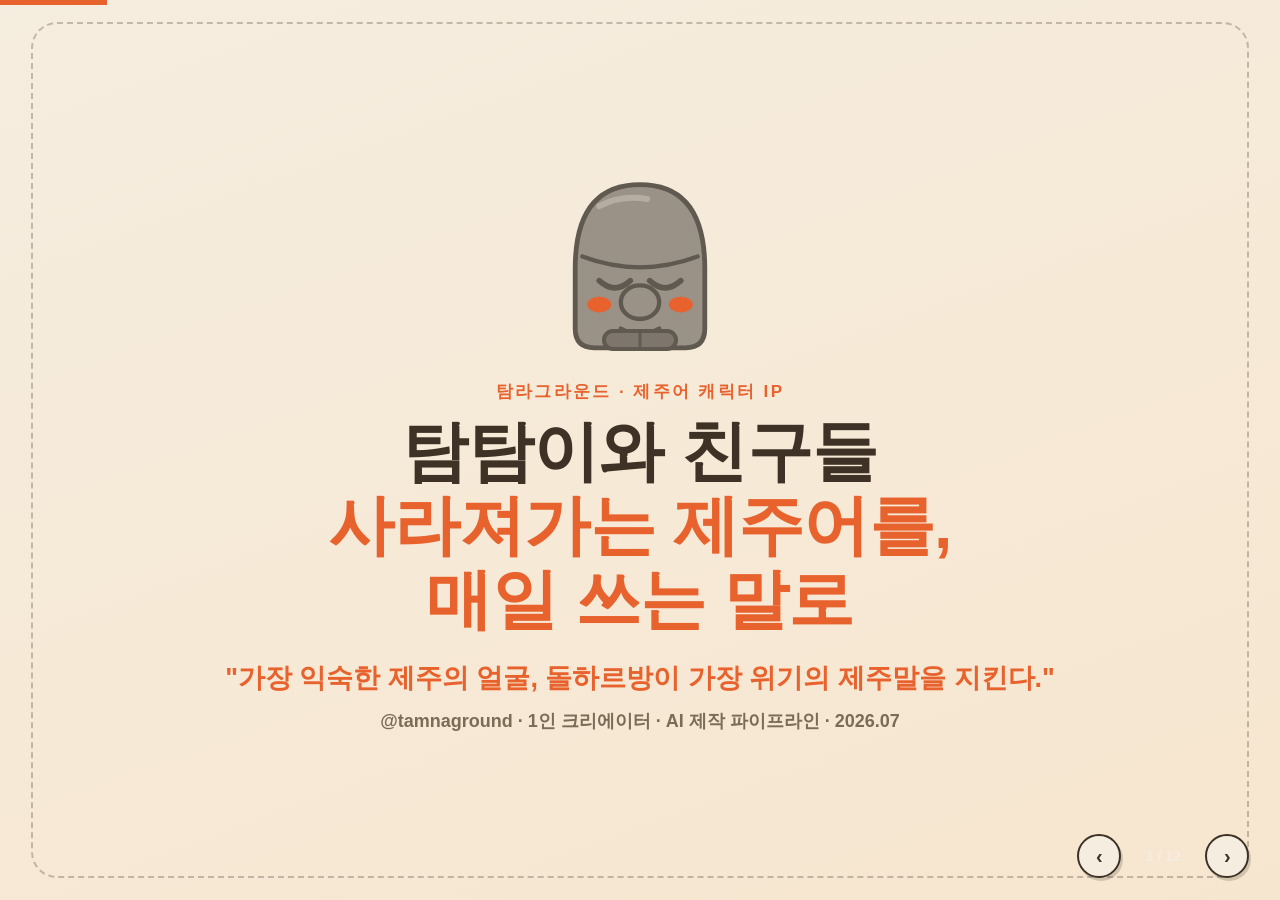
==== commit cbc2a3c2: "실물 캐릭터 기준 전면 재작업: 돌하르방 탐탐이 + 물·나무·돌 수호신 — 바이블·세계관 개정, SVG 4종 신규, 카드뉴스·피치덱·대본·기획서·캘린더·전략 문서 일괄 교체 ('말" ====
--- a/탐탐이와친구들/피치덱.html
+++ b/탐탐이와친구들/피치덱.html
@@ -98,7 +98,7 @@
         color:#fff; font-weight:900; display:flex; align-items:center; justify-content:center; font-size:.85em; margin-top:.1em;}
 
   /* character card grid */
-  .chargrid{display:grid; grid-template-columns:repeat(5,1fr); gap:1.2vw; flex:1; align-content:center;}
+  .chargrid{display:grid; grid-template-columns:repeat(4,1fr); gap:1.6vw; flex:1; align-content:center;}
   .card{background:#fff; border:2px solid var(--ink); border-radius:18px; padding:1.8vh 1vw;
         display:flex; flex-direction:column; align-items:center; text-align:center;
         box-shadow:3px 4px 0 rgba(62,50,38,.14);}
@@ -146,45 +146,32 @@
   <section class="slide active" id="s1">
     <div class="frame"></div>
     <div style="margin-bottom:1vh">
-      <!-- 탐탐이 hero -->
-      <svg viewBox="0 0 200 180" width="min(30vw,240px)" aria-label="탐탐이">
-        <!-- bind wind tails -->
-        <path d="M40 150 q-22 4 -30 -8 q16 2 24 -6z" fill="#F7C873" stroke="#3E3226" stroke-width="2.5" stroke-linejoin="round"/>
-        <path d="M160 150 q22 4 30 -8 q-16 2 -24 -6z" fill="#F7C873" stroke="#3E3226" stroke-width="2.5" stroke-linejoin="round"/>
-        <!-- body -->
-        <ellipse cx="100" cy="118" rx="60" ry="52" fill="#F5EDDF" stroke="#3E3226" stroke-width="3.2"/>
+      <!-- 탐탐이 hero — 돌하르방 -->
+      <svg viewBox="0 0 200 180" width="min(30vw,240px)" aria-label="탐탐이 돌하르방">
+        <!-- body + 벙거지 모자 한 덩어리 -->
+        <path d="M46 98 Q46 28 100 28 Q154 28 154 98 L154 148 Q154 164 138 164 L62 164 Q46 164 46 148 Z" fill="#9A9187" stroke="#5F594F" stroke-width="4"/>
+        <!-- 모자 챙(부조선) -->
+        <path d="M52 88 Q100 106 148 88" fill="none" stroke="#5F594F" stroke-width="3.6" stroke-linecap="round"/>
+        <!-- 화강암 하이라이트 -->
+        <path d="M66 46 Q84 36 106 40" fill="none" stroke="#B5ADA2" stroke-width="5" stroke-linecap="round"/>
+        <!-- 지그시 감은 초승달 눈 -->
+        <path d="M66 108 q13 12 26 0" fill="none" stroke="#5F594F" stroke-width="4.6" stroke-linecap="round"/>
+        <path d="M108 108 q13 12 26 0" fill="none" stroke="#5F594F" stroke-width="4.6" stroke-linecap="round"/>
         <!-- cheeks -->
-        <ellipse cx="72" cy="126" rx="11" ry="8" fill="#E8622D"/>
-        <ellipse cx="128" cy="126" rx="11" ry="8" fill="#E8622D"/>
-        <!-- eyes -->
-        <path d="M84 112 a7 7 0 0 1 14 0" fill="none" stroke="#3E3226" stroke-width="4" stroke-linecap="round"/>
-        <path d="M108 112 a7 7 0 0 1 14 0" fill="none" stroke="#3E3226" stroke-width="4" stroke-linecap="round"/>
-        <path d="M96 128 q8 6 16 0" fill="none" stroke="#3E3226" stroke-width="3" stroke-linecap="round"/>
-        <!-- jar -->
-        <g transform="translate(100,150)">
-          <rect x="-14" y="-2" width="28" height="26" rx="7" fill="#fff" stroke="#3E3226" stroke-width="2.5"/>
-          <rect x="-9" y="-9" width="18" height="9" rx="2" fill="#F7C873" stroke="#3E3226" stroke-width="2.5"/>
-          <circle cx="-4" cy="10" r="2.4" fill="#FFCC5C"/><circle cx="5" cy="14" r="2" fill="#FFCC5C"/><circle cx="2" cy="5" r="1.8" fill="#FFCC5C"/>
-        </g>
-        <!-- stem -->
-        <path d="M100 66 v-8" stroke="#2F7A3D" stroke-width="4" stroke-linecap="round"/>
-        <!-- 6-leaf flower -->
-        <g transform="translate(100,44)">
-          <g fill="#F7C873" stroke="#3E3226" stroke-width="2.4">
-            <ellipse cx="0" cy="-13" rx="7" ry="11"/>
-            <ellipse cx="0" cy="-13" rx="7" ry="11" transform="rotate(60)"/>
-            <ellipse cx="0" cy="-13" rx="7" ry="11" transform="rotate(120)"/>
-            <ellipse cx="0" cy="-13" rx="7" ry="11" transform="rotate(180)"/>
-            <ellipse cx="0" cy="-13" rx="7" ry="11" transform="rotate(240)"/>
-            <ellipse cx="0" cy="-13" rx="7" ry="11" transform="rotate(300)"/>
-          </g>
-          <circle r="7" fill="#E8622D" stroke="#3E3226" stroke-width="2.4"/>
-        </g>
+        <ellipse cx="66" cy="128" rx="10" ry="6.5" fill="#E8622D"/>
+        <ellipse cx="134" cy="128" rx="10" ry="6.5" fill="#E8622D"/>
+        <!-- 큼직한 주먹코 -->
+        <ellipse cx="100" cy="126" rx="16" ry="14" fill="#9A9187" stroke="#5F594F" stroke-width="3.6"/>
+        <!-- 온화한 미소 -->
+        <path d="M84 148 q16 9 32 0" fill="none" stroke="#5F594F" stroke-width="3.6" stroke-linecap="round"/>
+        <!-- 배 위에 포갠 두 손 -->
+        <rect x="70" y="150" width="60" height="15" rx="7.5" fill="#7E766C" stroke="#5F594F" stroke-width="3.4"/>
+        <line x1="100" y1="150" x2="100" y2="165" stroke="#5F594F" stroke-width="2.4"/>
       </svg>
     </div>
     <div class="kicker">탐라그라운드 · 제주어 캐릭터 IP</div>
     <h1>탐탐이와 친구들<br><span style="color:var(--orange)">사라져가는 제주어를, 매일 쓰는 말로</span></h1>
-    <div class="sub">"탐탐이는 '제주 캐릭터'가 아니다. '제주어를 쓰는 캐릭터'다."</div>
+    <div class="sub">"가장 익숙한 제주의 얼굴, 돌하르방이 가장 위기의 제주말을 지킨다."</div>
     <div class="who">@tamnaground · 1인 크리에이터 · AI 제작 파이프라인 · 2026.07</div>
   </section>
 
@@ -225,13 +212,13 @@
     <h2>캐릭터 굿즈는 <span class="hl">틈새가 아니라 대중 소비재</span>입니다.</h2>
     <p class="lead mt-s">소비 주도층은 아동이 아닌 <b>2030 '어른이'</b>. 제품 문법도 '아이 장난감'에서 '데스크테리어·키링·가치소비 굿즈'로 옮겨갔습니다.</p>
     <div class="row mt">
-      <div class="stat"><div class="big">11.5조원</div><div class="lbl">국내 캐릭터 산업 매출<br>(2023년, 콘진원)</div></div>
+      <div class="stat"><div class="big">11.5~13조원</div><div class="lbl">국내 캐릭터 산업 매출<br>(콘진원 기준·출처별 편차)</div></div>
       <div class="stat"><div class="big">81.5%</div><div class="lbl">캐릭터 상품 <b>구매 경험</b><br>(이용 경험 95.7%)</div></div>
       <div class="stat"><div class="big">45.5%</div><div class="lbl">팝업스토어<br>방문 경험</div></div>
       <div class="stat"><div class="big">89.8%</div><div class="lbl">텀블벅 이용자 여성 비중<br>— 1020 중심, 타깃과 일치</div></div>
     </div>
-    <p class="lead mt">1차 타깃 = <b>1030 여성</b>(제주 여행자·이주민·'폭싹 속았수다' 시청자). 캐릭터를 '공부'가 아닌 '감성 밈'으로 소비하는 집단.</p>
-    <div class="foot"><b>출처</b> 캐릭터 산업 매출 11.5조원(2023, 콘진원)·구매 경험 81.5%·이용 95.7%·팝업 45.5%(2024 캐릭터 이용자 조사)·텀블벅 여성 89.8% — 종합리서치보고서 2.1·2.2·5.2. 제주어 감수: 제주어연구소 감수 예정.</div>
+    <p class="lead mt">1차 타깃 = <b>1020·2030 여성</b>(제주 여행자·이주민·'폭싹 속았수다' 시청자). 캐릭터를 '공부'가 아닌 '감성 밈'으로 소비하는 집단.</p>
+    <div class="foot"><b>출처</b> 캐릭터 산업 매출 11.5조~13조원(2023~2024, 콘진원 기준·출처별 편차)·구매 경험 81.5%·이용 95.7%·팝업 45.5%(2024 캐릭터 이용자 조사)·텀블벅 여성 89.8% — 종합리서치보고서 2.1·2.2·5.2. 제주어 감수: 제주어연구소 감수 예정.</div>
   </section>
 
   <!-- SLIDE 5 — 공백 -->
@@ -241,7 +228,7 @@
     <h2>비주얼 모티프는 <span class="hl">포화</span>, '말' IP는 <span class="hl">공백</span>.</h2>
     <div class="split mt-s">
       <div class="txt">
-        <p class="lead">해녀·감귤·돌하르방은 모두 <b>비주얼</b> 모티프입니다 — 이미 선점됐습니다. 하지만 소멸위기 언어인 제주어의 <b>'말' 자체</b>를 대사 시스템·말버릇·세계관의 심장으로 삼은 IP는 <span class="jeju">어신디</span> <span class="std">(없는데)</span>.</p>
+        <p class="lead">해녀·감귤·돌하르방은 모두 <b>비주얼</b> 모티프입니다 — 이미 선점됐습니다. 탐탐이도 가장 익숙한 <b>돌하르방</b>의 얼굴을 하고 있지만, 차별화는 생김새가 아니라 <b>'말'</b>에 있습니다. 소멸위기 언어인 제주어의 <b>'말' 자체</b>를 대사 시스템·말버릇·세계관의 심장으로 삼은 IP는 <span class="jeju">어신디</span> <span class="std">(없는데)</span>.</p>
         <table class="mt">
           <tr><th>선점된 영역</th><th>모티프</th><th>상태</th></tr>
           <tr><td>몽니</td><td>해녀</td><td>비주얼 선점</td></tr>
@@ -267,144 +254,153 @@
     <h2>세계관이 곧 <span class="hl">발행 시스템</span>입니다.</h2>
     <div class="split mt-s">
       <div class="txt">
-        <p class="lead">바람 정령 <b>탐탐이</b>는 사라져가는 제주어를 주워 유리병에 모으고, <b>매일 한 마디씩</b> 당신에게 부칩니다. 제주어가 잊히면 머리 위 <b>6잎 꽃</b>이 한 잎 시들고, 누군가 다시 쓰면 꽃잎이 <span class="jeju">베롱베롱</span> <span class="std">(반짝반짝)</span>【감수 필요】 빛납니다.</p>
+        <p class="lead">수문장 돌하르방 <b>탐탐이</b>는 옛 제주말의 <b>'정답'</b>을 알고, <b>매일 한 마디씩</b> 세상에 내어줍니다. 제주어가 잊히면 <b>나무 수호신</b>이 품은 <b>'말의 새싹'</b>이 시들고, 누군가 다시 소리 내면 새싹이 다시 자랍니다.</p>
         <ul class="clean mt-s">
-          <li><span class="dot">1</span><div><b>6잎 꽃 = 제주어 생명력 게이지.</b> 카드뉴스 6잎 꽃 모티프를 캐릭터 신체로 1:1 승격.</div></li>
-          <li><span class="dot">2</span><div><b>시청자가 곧 구원자.</b> 댓글로 따라 쓰면 다음 화에 꽃잎이 빛난다 — "한 마디 따라 쓰는 것도 지키는 것".</div></li>
+          <li><span class="dot">1</span><div><b>'말의 새싹' = 제주어 생명력 게이지.</b> 나무 수호신이 품은 새싹이 곧 게이지 — 6잎 꽃은 프레임 장식 모티프로만.</div></li>
+          <li><span class="dot">2</span><div><b>시청자가 곧 구원자.</b> 댓글로 따라 쓰면 다음 화에 새싹이 자란다 — "한 마디 따라 쓰는 것도 지키는 것".</div></li>
           <li><span class="dot">3</span><div><b>적은 잊힘, 빌런은 없다.</b> 전투 없이 정서는 항상 '위로'로 귀결.</div></li>
         </ul>
       </div>
       <div class="art">
-        <svg viewBox="0 0 220 200" width="min(28vw,260px)" aria-label="6잎 꽃 상태">
-          <text x="110" y="16" text-anchor="middle" font-size="13" font-weight="800" fill="#3E3226">꽃잎 3단계</text>
-          <!-- lit -->
-          <g transform="translate(50,70)">
-            <circle r="34" fill="#fff8e8" opacity=".8"/>
-            <g fill="#FFCC5C" stroke="#3E3226" stroke-width="2">
-              <ellipse cx="0" cy="-16" rx="8" ry="13"/><ellipse cx="0" cy="-16" rx="8" ry="13" transform="rotate(60)"/><ellipse cx="0" cy="-16" rx="8" ry="13" transform="rotate(120)"/><ellipse cx="0" cy="-16" rx="8" ry="13" transform="rotate(180)"/><ellipse cx="0" cy="-16" rx="8" ry="13" transform="rotate(240)"/><ellipse cx="0" cy="-16" rx="8" ry="13" transform="rotate(300)"/>
-            </g><circle r="8" fill="#E8622D" stroke="#3E3226" stroke-width="2"/>
-            <text x="0" y="52" text-anchor="middle" font-size="12" font-weight="800" fill="#E8622D">빛나는 잎</text>
-            <text x="0" y="66" text-anchor="middle" font-size="10" fill="#7a6c56">다시 쓴 말</text>
+        <svg viewBox="0 0 220 200" width="min(28vw,260px)" aria-label="말의 새싹 상태">
+          <text x="110" y="16" text-anchor="middle" font-size="13" font-weight="800" fill="#3E3226">말의 새싹 3단계</text>
+          <!-- 자라는 새싹 (발광) -->
+          <g transform="translate(48,66)">
+            <circle cx="0" cy="8" r="30" fill="#eaf3dd" opacity=".85"/>
+            <path d="M0 34 V4" stroke="#5C8A3C" stroke-width="3.4" stroke-linecap="round"/>
+            <path d="M0 12 q-12 -3 -15 -13 q12 0 15 8z" fill="#7FA653" stroke="#5C8A3C" stroke-width="1.8"/>
+            <path d="M0 8 q12 -3 15 -13 q-12 0 -15 8z" fill="#7FA653" stroke="#5C8A3C" stroke-width="1.8"/>
+            <path d="M-16 34 q16 9 32 0 q-3 8 -16 8 q-13 0 -16 -8z" fill="#B08D5F" stroke="#8F6F45" stroke-width="2"/>
+            <text x="0" y="60" text-anchor="middle" font-size="12" font-weight="800" fill="#2F7A3D">자라는 새싹</text>
+            <text x="0" y="74" text-anchor="middle" font-size="10" fill="#7a6c56">다시 쓴 말</text>
           </g>
-          <!-- normal -->
-          <g transform="translate(120,70)">
-            <g fill="#F7C873" stroke="#3E3226" stroke-width="2">
-              <ellipse cx="0" cy="-16" rx="8" ry="13"/><ellipse cx="0" cy="-16" rx="8" ry="13" transform="rotate(60)"/><ellipse cx="0" cy="-16" rx="8" ry="13" transform="rotate(120)"/><ellipse cx="0" cy="-16" rx="8" ry="13" transform="rotate(180)"/><ellipse cx="0" cy="-16" rx="8" ry="13" transform="rotate(240)"/><ellipse cx="0" cy="-16" rx="8" ry="13" transform="rotate(300)"/>
-            </g><circle r="8" fill="#E8622D" stroke="#3E3226" stroke-width="2"/>
-            <text x="0" y="52" text-anchor="middle" font-size="12" font-weight="800" fill="#5c4f3d">평상 잎</text>
-            <text x="0" y="66" text-anchor="middle" font-size="10" fill="#7a6c56">살아있는 말</text>
+          <!-- 평상 새싹 -->
+          <g transform="translate(120,66)">
+            <path d="M0 34 V6" stroke="#5C8A3C" stroke-width="3.2" stroke-linecap="round"/>
+            <path d="M0 14 q-11 -3 -14 -12 q11 0 14 7z" fill="#7FA653" stroke="#5C8A3C" stroke-width="1.8"/>
+            <path d="M0 10 q11 -3 14 -12 q-11 0 -14 7z" fill="#7FA653" stroke="#5C8A3C" stroke-width="1.8"/>
+            <path d="M-16 34 q16 9 32 0 q-3 8 -16 8 q-13 0 -16 -8z" fill="#B08D5F" stroke="#8F6F45" stroke-width="2"/>
+            <text x="0" y="60" text-anchor="middle" font-size="12" font-weight="800" fill="#5c4f3d">평상 새싹</text>
+            <text x="0" y="74" text-anchor="middle" font-size="10" fill="#7a6c56">살아있는 말</text>
           </g>
-          <!-- withered -->
-          <g transform="translate(185,70)">
-            <g fill="#F5EDDF" stroke="#3E3226" stroke-width="1.6" stroke-dasharray="3 2.5">
-              <ellipse cx="0" cy="-16" rx="8" ry="13"/><ellipse cx="0" cy="-16" rx="8" ry="13" transform="rotate(60)"/><ellipse cx="0" cy="-16" rx="8" ry="13" transform="rotate(120)"/><ellipse cx="0" cy="-16" rx="8" ry="13" transform="rotate(180)"/><ellipse cx="0" cy="-16" rx="8" ry="13" transform="rotate(240)"/><ellipse cx="0" cy="-16" rx="8" ry="13" transform="rotate(300)"/>
-            </g><circle r="8" fill="#F5EDDF" stroke="#3E3226" stroke-width="1.6"/>
-            <text x="0" y="52" text-anchor="middle" font-size="12" font-weight="800" fill="#8a7c67">시든 잎</text>
-            <text x="0" y="66" text-anchor="middle" font-size="10" fill="#9a8b73">잊혀가는 말</text>
+          <!-- 시든 새싹 (잎 처짐 · 점선) -->
+          <g transform="translate(188,66)">
+            <path d="M0 34 V10" stroke="#3E3226" stroke-width="2" stroke-dasharray="3 2.5" stroke-linecap="round"/>
+            <path d="M0 16 q-13 1 -17 12 q12 0 17 -8z" fill="#F5EDDF" stroke="#3E3226" stroke-width="1.6" stroke-dasharray="3 2"/>
+            <path d="M0 14 q13 1 17 12 q-12 0 -17 -8z" fill="#F5EDDF" stroke="#3E3226" stroke-width="1.6" stroke-dasharray="3 2"/>
+            <path d="M-16 34 q16 9 32 0 q-3 8 -16 8 q-13 0 -16 -8z" fill="#e8ddca" stroke="#8a7c67" stroke-width="1.8"/>
+            <text x="0" y="60" text-anchor="middle" font-size="12" font-weight="800" fill="#8a7c67">시든 새싹</text>
+            <text x="0" y="74" text-anchor="middle" font-size="10" fill="#9a8b73">잊혀가는 말</text>
           </g>
-          <text x="110" y="176" text-anchor="middle" font-size="11" fill="#7a6c56">※ 6잎 전멸 금지 — IP의 죽음. 최대 위기는 5잎까지</text>
+          <text x="110" y="182" text-anchor="middle" font-size="10" fill="#7a6c56">※ 고사 금지 — IP의 죽음.</text>
+          <text x="110" y="196" text-anchor="middle" font-size="10" fill="#7a6c56">최대 위기는 '잎이 다 처진 상태'까지</text>
         </svg>
       </div>
     </div>
-    <div class="foot"><b>출처</b> 세계관 확정안·캐릭터바이블 1.5(6잎 꽃 시스템). 【감수 필요】 표기 표현은 발행 전 감수. 제주어 감수: 제주어연구소 감수 예정.</div>
+    <div class="foot"><b>출처</b> 실물캐릭터_스펙·세계관 확정안·캐릭터바이블 1.5('말의 새싹' 시스템). 모든 제주어 발행 전 감수. 제주어 감수: 제주어연구소 감수 예정.</div>
   </section>
 
   <!-- SLIDE 7 — 캐릭터 -->
   <section class="slide" id="s7">
-    <div class="kicker" style="position:absolute; top:5vh; left:7vw">The Cast · 캐릭터 5명</div>
-    <h2 style="position:absolute; top:8.4vh; left:7vw; right:7vw">말 한 마디가 <span class="hl">세상을 도는 순환 구조</span> — 다섯이 모이면 '말의 생태계'</h2>
+    <div class="kicker" style="position:absolute; top:5vh; left:7vw">The Cast · 캐릭터 4명</div>
+    <h2 style="position:absolute; top:8.4vh; left:7vw; right:7vw">말 한 마디가 <span class="hl">세상을 도는 순환 구조</span> — 넷이 모이면 '말의 생태계'</h2>
     <div class="chargrid" style="margin-top:15vh">
-      <!-- 탐탐이 -->
+      <!-- 탐탐이 (돌하르방) -->
       <div class="card">
-        <svg viewBox="0 0 120 120" aria-label="탐탐이">
-          <ellipse cx="60" cy="78" rx="38" ry="33" fill="#F5EDDF" stroke="#3E3226" stroke-width="2.5"/>
-          <ellipse cx="42" cy="84" rx="7" ry="5" fill="#E8622D"/><ellipse cx="78" cy="84" rx="7" ry="5" fill="#E8622D"/>
-          <circle cx="50" cy="74" r="2.6" fill="#3E3226"/><circle cx="70" cy="74" r="2.6" fill="#3E3226"/>
-          <path d="M54 86 q6 4 12 0" fill="none" stroke="#3E3226" stroke-width="2" stroke-linecap="round"/>
-          <path d="M60 46 v-6" stroke="#2F7A3D" stroke-width="3"/>
-          <g transform="translate(60,30)"><g fill="#F7C873" stroke="#3E3226" stroke-width="1.8">
-            <ellipse cx="0" cy="-9" rx="5" ry="8"/><ellipse cx="0" cy="-9" rx="5" ry="8" transform="rotate(60)"/><ellipse cx="0" cy="-9" rx="5" ry="8" transform="rotate(120)"/><ellipse cx="0" cy="-9" rx="5" ry="8" transform="rotate(180)"/><ellipse cx="0" cy="-9" rx="5" ry="8" transform="rotate(240)"/><ellipse cx="0" cy="-9" rx="5" ry="8" transform="rotate(300)"/>
-          </g><circle r="5" fill="#E8622D" stroke="#3E3226" stroke-width="1.8"/></g>
+        <svg viewBox="0 0 120 120" aria-label="탐탐이 돌하르방">
+          <path d="M28 60 Q28 20 60 20 Q92 20 92 60 L92 100 Q92 110 82 110 L38 110 Q28 110 28 100 Z" fill="#9A9187" stroke="#5F594F" stroke-width="2.6"/>
+          <path d="M31 54 Q60 64 89 54" fill="none" stroke="#5F594F" stroke-width="2.4" stroke-linecap="round"/>
+          <path d="M40 30 Q50 24 62 26" fill="none" stroke="#B5ADA2" stroke-width="3" stroke-linecap="round"/>
+          <path d="M40 70 q7 7 14 0" fill="none" stroke="#5F594F" stroke-width="3" stroke-linecap="round"/>
+          <path d="M66 70 q7 7 14 0" fill="none" stroke="#5F594F" stroke-width="3" stroke-linecap="round"/>
+          <ellipse cx="40" cy="82" rx="6" ry="4" fill="#E8622D"/><ellipse cx="80" cy="82" rx="6" ry="4" fill="#E8622D"/>
+          <ellipse cx="60" cy="80" rx="9.5" ry="8.5" fill="#9A9187" stroke="#5F594F" stroke-width="2.4"/>
+          <path d="M50 93 q10 6 20 0" fill="none" stroke="#5F594F" stroke-width="2.4" stroke-linecap="round"/>
+          <rect x="45" y="99" width="30" height="10" rx="5" fill="#7E766C" stroke="#5F594F" stroke-width="2.2"/>
+          <line x1="60" y1="99" x2="60" y2="109" stroke="#5F594F" stroke-width="1.6"/>
         </svg>
         <div class="cname">탐탐이</div>
-        <div class="crole">바람 정령 · 말을 줍는 자</div>
-        <div class="cline">~마씸</div>
-        <div class="ctr">먹엉 갑서마씸</div>
-      </div>
-      <!-- 몽생이 -->
+        <div class="crole">돌하르방 · 말을 지키는 자</div>
+        <div class="cline">게메이~</div>
+        <div class="ctr">글쎄 말이야~ · 정답을 아는 자</div>
+      </div>
+      <!-- 물의 수호신 (물방울) -->
       <div class="card">
-        <svg viewBox="0 0 120 120" aria-label="몽생이">
-          <ellipse cx="60" cy="84" rx="34" ry="24" fill="#FFCC5C" stroke="#3E3226" stroke-width="2.5"/>
-          <rect x="40" y="98" width="8" height="14" rx="4" fill="#FFCC5C" stroke="#3E3226" stroke-width="2.5"/>
-          <rect x="72" y="98" width="8" height="14" rx="4" fill="#FFCC5C" stroke="#3E3226" stroke-width="2.5"/>
-          <circle cx="60" cy="56" r="26" fill="#FFCC5C" stroke="#3E3226" stroke-width="2.5"/>
-          <path d="M40 40 q-6 -8 2 -12 q4 8 10 8z" fill="#E8622D" stroke="#3E3226" stroke-width="2"/>
-          <path d="M54 34 q-4 -10 4 -12 q2 8 8 10z" fill="#E8622D" stroke="#3E3226" stroke-width="2"/>
-          <path d="M38 58 q-8 6 -2 14" fill="none" stroke="#E8622D" stroke-width="5" stroke-linecap="round"/>
-          <ellipse cx="60" cy="66" rx="12" ry="8" fill="#F5EDDF"/>
-          <circle cx="52" cy="54" r="2.6" fill="#3E3226"/><circle cx="68" cy="54" r="2.6" fill="#3E3226"/>
-          <ellipse cx="46" cy="62" rx="5" ry="3.5" fill="#E8622D"/><ellipse cx="74" cy="62" rx="5" ry="3.5" fill="#E8622D"/>
+        <svg viewBox="0 0 120 120" aria-label="물의 수호신">
+          <path d="M30 30 q3 5 0 8 q-3 -3 0 -8z" fill="#A8DCD9" stroke="#6FB8B2" stroke-width="1.4"/>
+          <path d="M92 34 q2.5 4 0 6.5 q-2.5 -2.5 0 -6.5z" fill="#A8DCD9" stroke="#6FB8B2" stroke-width="1.4"/>
+          <path d="M46 64 Q32 52 28 40" fill="none" stroke="#6FB8B2" stroke-width="5" stroke-linecap="round"/>
+          <path d="M74 64 Q88 52 92 40" fill="none" stroke="#6FB8B2" stroke-width="5" stroke-linecap="round"/>
+          <circle cx="27" cy="38" r="4" fill="#A8DCD9" stroke="#6FB8B2" stroke-width="2"/>
+          <circle cx="93" cy="38" r="4" fill="#A8DCD9" stroke="#6FB8B2" stroke-width="2"/>
+          <ellipse cx="51" cy="101" rx="7" ry="4.5" fill="#6FB8B2"/><ellipse cx="69" cy="101" rx="7" ry="4.5" fill="#6FB8B2"/>
+          <path d="M60 18 Q43 48 43 70 Q43 98 60 98 Q77 98 77 70 Q77 48 60 18 Z" fill="#A8DCD9" stroke="#6FB8B2" stroke-width="2.6"/>
+          <path d="M60 18 Q54 26 58 32" fill="none" stroke="#6FB8B2" stroke-width="2.4" stroke-linecap="round"/>
+          <path d="M47 80 q6.5 -6 13 0 q6.5 6 13 0" fill="none" stroke="#CDEDEA" stroke-width="4" stroke-linecap="round"/>
+          <ellipse cx="47" cy="70" rx="5.5" ry="3.8" fill="#F2B8A0"/><ellipse cx="73" cy="70" rx="5.5" ry="3.8" fill="#F2B8A0"/>
+          <circle cx="53" cy="64" r="4" fill="#4A3B30"/><circle cx="67" cy="64" r="4" fill="#4A3B30"/>
+          <circle cx="54.4" cy="62.6" r="1.2" fill="#fff"/><circle cx="68.4" cy="62.6" r="1.2" fill="#fff"/>
+          <path d="M55 72 q5 5 10 0" fill="#6FB8B2"/>
         </svg>
-        <div class="cname">몽생이</div>
-        <div class="crole">제주마 · 말을 나르는 자</div>
+        <div class="cname">물의 수호신</div>
+        <div class="crole">물방울 · 말을 나르는 자</div>
         <div class="cline">혼저혼저!</div>
         <div class="ctr">어서어서!</div>
       </div>
-      <!-- 돌돌이 -->
+      <!-- 나무의 수호신 (새싹 통나무) -->
       <div class="card">
-        <svg viewBox="0 0 120 120" aria-label="돌돌이">
-          <ellipse cx="60" cy="80" rx="36" ry="30" fill="#3E3226" stroke="#3E3226" stroke-width="2.5"/>
-          <path d="M26 66 q34 -26 68 0 q-14 -14 -34 -14 q-20 0 -34 14z" fill="#BCD9A0" stroke="#3E3226" stroke-width="2.5"/>
-          <path d="M60 52 q18 -2 30 12 q-8 -2 -14 2z" fill="#2F7A3D"/>
-          <path d="M46 78 a5 5 0 0 1 10 0" fill="none" stroke="#F5EDDF" stroke-width="2.5" stroke-linecap="round"/>
-          <path d="M64 78 a5 5 0 0 1 10 0" fill="none" stroke="#F5EDDF" stroke-width="2.5" stroke-linecap="round"/>
-          <ellipse cx="42" cy="88" rx="5" ry="3.5" fill="#E8622D"/><ellipse cx="78" cy="88" rx="5" ry="3.5" fill="#E8622D"/>
-          <circle cx="50" cy="98" r="1.6" fill="#F5EDDF"/><circle cx="70" cy="94" r="1.6" fill="#F5EDDF"/><circle cx="60" cy="102" r="1.6" fill="#F5EDDF"/>
+        <svg viewBox="0 0 120 120" aria-label="나무의 수호신">
+          <ellipse cx="50" cy="111" rx="8" ry="4.5" fill="#7FA653" stroke="#5C8A3C" stroke-width="2"/>
+          <ellipse cx="70" cy="111" rx="8" ry="4.5" fill="#7FA653" stroke="#5C8A3C" stroke-width="2"/>
+          <path d="M40 68 Q28 62 23 51" fill="none" stroke="#8F6F45" stroke-width="3.6" stroke-linecap="round"/>
+          <ellipse cx="18" cy="46" rx="6" ry="3.4" fill="#7FA653" stroke="#5C8A3C" stroke-width="1.8" transform="rotate(-35 18 46)"/>
+          <ellipse cx="27" cy="42" rx="6" ry="3.4" fill="#7FA653" stroke="#5C8A3C" stroke-width="1.8" transform="rotate(-70 27 42)"/>
+          <path d="M40 52 L40 102 Q40 110 48 110 L72 110 Q80 110 80 102 L80 52 Z" fill="#D9B98C" stroke="#8F6F45" stroke-width="2.6"/>
+          <ellipse cx="60" cy="52" rx="20" ry="8" fill="#D9B98C" stroke="#8F6F45" stroke-width="2.6"/>
+          <ellipse cx="60" cy="52" rx="13" ry="5" fill="none" stroke="#B08D5F" stroke-width="2"/>
+          <ellipse cx="60" cy="52" rx="6" ry="2.2" fill="none" stroke="#B08D5F" stroke-width="1.8"/>
+          <path d="M44 96 q4 -6 9 -4 q-1 6 -9 4z" fill="#B08D5F" opacity=".55"/>
+          <circle cx="53" cy="72" r="2.6" fill="#5F4A34"/><circle cx="67" cy="72" r="2.6" fill="#5F4A34"/>
+          <path d="M55 80 q5 4 10 0" fill="none" stroke="#5F4A34" stroke-width="2.2" stroke-linecap="round"/>
+          <ellipse cx="46" cy="78" rx="5" ry="3.2" fill="#E8A87C"/><ellipse cx="74" cy="78" rx="5" ry="3.2" fill="#E8A87C"/>
+          <path d="M80 80 Q80 94 68 95" fill="none" stroke="#8F6F45" stroke-width="3.6" stroke-linecap="round"/>
+          <path d="M63 96 V86" stroke="#5C8A3C" stroke-width="2.6" stroke-linecap="round"/>
+          <path d="M63 89 q-7 -3 -9 -9 q7 1 9 6z" fill="#7FA653" stroke="#5C8A3C" stroke-width="1.6"/>
+          <path d="M63 87 q7 -3 9 -9 q-7 1 -9 6z" fill="#7FA653" stroke="#5C8A3C" stroke-width="1.6"/>
         </svg>
-        <div class="cname">돌돌이</div>
+        <div class="cname">나무의 수호신</div>
+        <div class="crole">새싹 통나무 · 말을 기르는 자</div>
+        <div class="cline">~수다</div>
+        <div class="ctr">'말의 새싹'의 화신</div>
+      </div>
+      <!-- 돌의 수호신 (윙크하는 현무암) -->
+      <div class="card">
+        <svg viewBox="0 0 120 120" aria-label="돌의 수호신">
+          <circle cx="27" cy="72" r="9" fill="#5A554F" stroke="#45403A" stroke-width="2.4"/>
+          <circle cx="93" cy="72" r="9" fill="#5A554F" stroke="#45403A" stroke-width="2.4"/>
+          <ellipse cx="60" cy="40" rx="11" ry="7.5" fill="#5A554F" stroke="#45403A" stroke-width="2.4"/>
+          <path d="M82 44 q9 -6 13 1 q-8 4 -13 -1z" fill="#7FA653" stroke="#5C8A3C" stroke-width="1.6"/>
+          <ellipse cx="60" cy="74" rx="35" ry="31" fill="#5A554F" stroke="#45403A" stroke-width="2.6"/>
+          <circle cx="40" cy="60" r="2.2" fill="#383430"/><circle cx="82" cy="66" r="2" fill="#383430"/>
+          <circle cx="74" cy="92" r="2.4" fill="#383430"/><circle cx="44" cy="88" r="1.8" fill="#383430"/>
+          <ellipse cx="42" cy="78" rx="5.5" ry="3.6" fill="#C77E5E"/><ellipse cx="78" cy="78" rx="5.5" ry="3.6" fill="#C77E5E"/>
+          <circle cx="50" cy="70" r="5.2" fill="#F5EDDF"/><circle cx="50" cy="70" r="2.6" fill="#3E3226"/>
+          <path d="M64 71 q6 -6 12 0" fill="none" stroke="#F5EDDF" stroke-width="2.8" stroke-linecap="round"/>
+          <path d="M48 82 Q60 96 72 82 Q60 88 48 82 Z" fill="#7A4A3E"/>
+          <path d="M48 82 Q60 96 72 82" fill="none" stroke="#F5EDDF" stroke-width="2" stroke-linecap="round"/>
+          <circle cx="46" cy="98" r="3" fill="#6b655d" stroke="#45403A" stroke-width="1.4"/>
+          <circle cx="55" cy="101" r="3" fill="#6b655d" stroke="#45403A" stroke-width="1.4"/>
+          <circle cx="65" cy="101" r="3" fill="#6b655d" stroke="#45403A" stroke-width="1.4"/>
+          <circle cx="74" cy="98" r="3" fill="#6b655d" stroke="#45403A" stroke-width="1.4"/>
+        </svg>
+        <div class="cname">돌의 수호신</div>
         <div class="crole">현무암 · 말을 듣는 자</div>
         <div class="cline">...기여.</div>
         <div class="ctr">…맞아.</div>
       </div>
-      <!-- 서월이 -->
-      <div class="card">
-        <svg viewBox="0 0 120 120" aria-label="서월이">
-          <ellipse cx="60" cy="70" rx="30" ry="34" fill="#2563AC" stroke="#3E3226" stroke-width="2.5"/>
-          <path d="M60 38 q4 -10 10 -8 q-2 8 -4 10z" fill="#1D5BB8" stroke="#3E3226" stroke-width="2"/>
-          <path d="M78 92 l10 12 M82 88 l12 6" stroke="#2563AC" stroke-width="4" stroke-linecap="round"/>
-          <ellipse cx="60" cy="76" rx="18" ry="20" fill="#F5EDDF"/>
-          <circle cx="50" cy="66" r="9" fill="none" stroke="#3E3226" stroke-width="2.2"/>
-          <circle cx="70" cy="66" r="9" fill="none" stroke="#3E3226" stroke-width="2.2"/>
-          <line x1="59" y1="66" x2="61" y2="66" stroke="#3E3226" stroke-width="2.2"/>
-          <circle cx="50" cy="66" r="2.4" fill="#3E3226"/><circle cx="70" cy="66" r="2.4" fill="#3E3226"/>
-          <path d="M56 80 l4 4 l4 -4z" fill="#F7C873" stroke="#3E3226" stroke-width="1.6"/>
-          <ellipse cx="42" cy="80" rx="4.5" ry="3" fill="#E8622D"/><ellipse cx="78" cy="80" rx="4.5" ry="3" fill="#E8622D"/>
-        </svg>
-        <div class="cname">서월이</div>
-        <div class="crole">직박구리 · 말을 배우는 자</div>
-        <div class="cline">...맛있...수다?</div>
-        <div class="ctr">시청자 대리인</div>
-      </div>
-      <!-- 낭할망 -->
-      <div class="card">
-        <svg viewBox="0 0 120 120" aria-label="낭할망">
-          <path d="M40 110 q0 -30 20 -30 q20 0 20 30z" fill="#3E3226"/>
-          <path d="M26 58 q34 -34 68 0 q6 22 -14 26 q-20 4 -40 0 q-20 -4 -14 -26z" fill="#2F7A3D" stroke="#3E3226" stroke-width="2.5"/>
-          <path d="M34 50 q12 -12 26 -8 q-10 -2 -18 6z" fill="#BCD9A0"/>
-          <path d="M70 46 q14 -6 24 8 q-10 -6 -20 -2z" fill="#BCD9A0"/>
-          <ellipse cx="60" cy="72" rx="16" ry="13" fill="#F5EDDF"/>
-          <path d="M50 68 q4 -3 8 0 M62 68 q4 -3 8 0" fill="none" stroke="#3E3226" stroke-width="2" stroke-linecap="round"/>
-          <path d="M56 78 q4 3 8 0" fill="none" stroke="#3E3226" stroke-width="2" stroke-linecap="round"/>
-          <ellipse cx="48" cy="76" rx="4.5" ry="3" fill="#E8622D"/><ellipse cx="72" cy="76" rx="4.5" ry="3" fill="#E8622D"/>
-        </svg>
-        <div class="cname">낭할망</div>
-        <div class="crole">폭낭 정령 · 정답을 아는 자</div>
-        <div class="cline">게메이~</div>
-        <div class="ctr">감수 체계의 화신</div>
-      </div>
-    </div>
-    <p class="lead" style="text-align:center; margin-top:2vh; max-width:none">순차 공개 · 간판은 릴스 반응 데이터로 발굴 <span class="std">(라이언은 카카오프렌즈 출범 약 3년 뒤 추가된 8번째 캐릭터였다)</span></p>
-    <div class="foot"><b>출처</b> 캐릭터바이블 2장(5인 상세)·확정안 3장, 라이언 발굴 교훈 — 종합리서치보고서 3.1. 모든 제주어 표준어 병기·발행 전 감수. 제주어 감수: 제주어연구소 감수 예정.</div>
+    </div>
+    <p class="lead" style="text-align:center; margin-top:2vh; max-width:none">역할 축: 지키다·알다(탐탐이) → 나르다(물) → 기르다(나무) → 듣다(돌) · 순차 공개, 간판은 릴스 반응 데이터로 발굴 <span class="std">(라이언은 카카오프렌즈 출범 약 3년 뒤 추가된 8번째 캐릭터였다)</span></p>
+    <div class="foot"><b>출처</b> 실물캐릭터_스펙·캐릭터바이블 2장(4인 상세)·확정안 3장, 라이언 발굴 교훈 — 종합리서치보고서 3.1. 개별 애칭 미확정 · 모든 제주어 표준어 병기·발행 전 감수. 제주어 감수: 제주어연구소 감수 예정.</div>
   </section>
 
   <!-- SLIDE 8 — 검증된 경로 -->
@@ -507,7 +503,7 @@
       <div class="advc">
         <div class="ico" style="background:#fbe0d4">🏛️</div>
         <h3>감수 체계</h3>
-        <p>제주어연구소 감수 크레딧을 세계관에 내장(낭할망). 표기 오류('좋쑤콰') 논란을 최소비용으로 차단하고, 카카오 심사 창의성 항목의 무기로 전환. 수익 5% 보존 활동 환원 공표.</p>
+        <p>제주어연구소 감수 크레딧을 세계관에 내장(탐탐이 = 정답을 아는 자). 표기 오류('좋쑤콰') 논란을 최소비용으로 차단하고, 카카오 심사 창의성 항목의 무기로 전환. 수익 5% 보존 활동 환원 공표.</p>
       </div>
       <div class="advc">
         <div class="ico" style="background:#d7e2f5">🤖</div>
